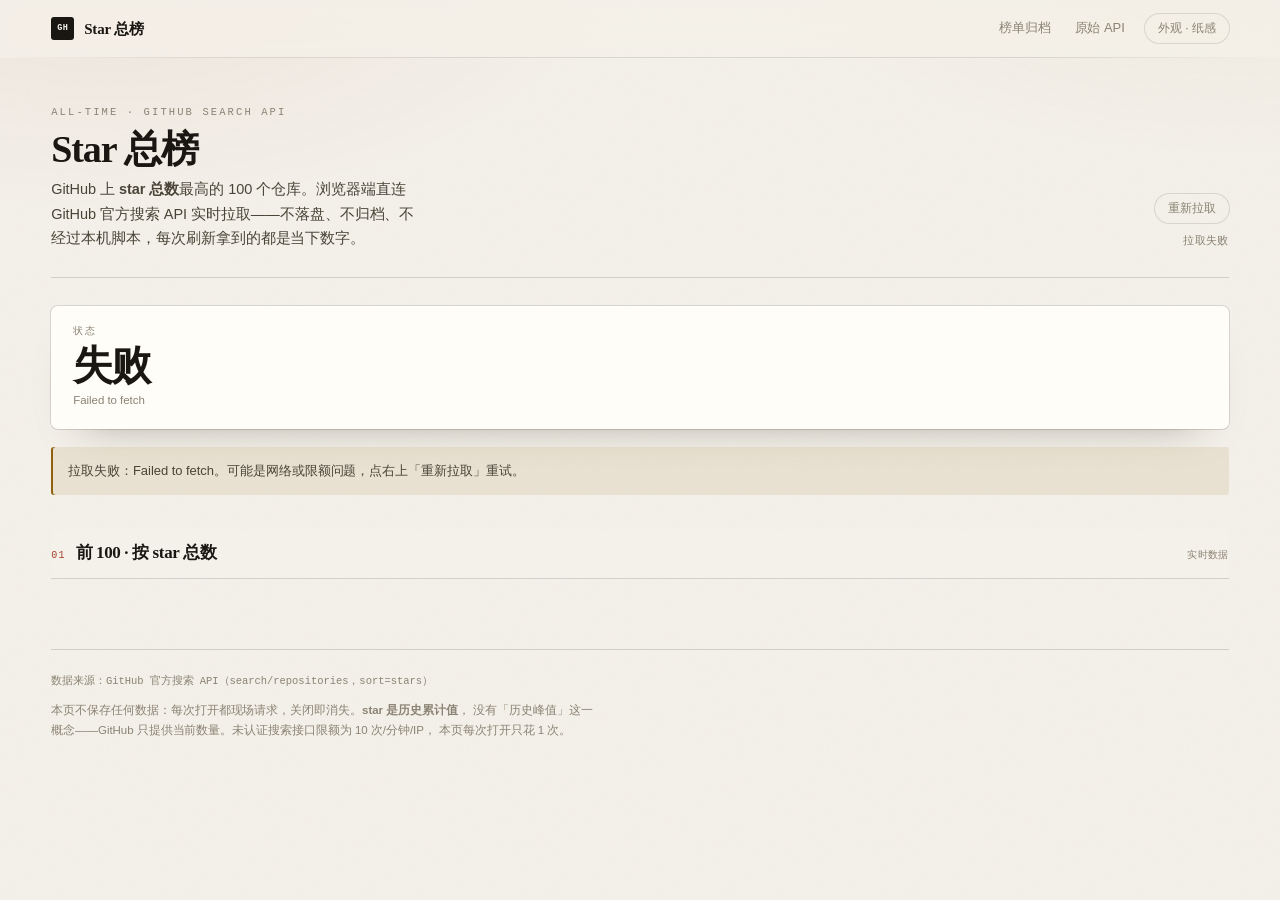
==== stars.html @ b1dc0084 "feat(stars): 独立 Star 总榜页面——前端直连 GitHub API 拉前 100，不落盘" ====
<!doctype html>
<html lang="zh-CN" data-skin="paper">
<head>
<meta charset="utf-8" />
<meta name="viewport" content="width=device-width, initial-scale=1" />
<title>GitHub Star 总榜 · 前 100</title>
<meta name="description" content="GitHub star 总数最高的 100 个仓库，浏览器端直连 GitHub 官方 API 实时拉取，不落盘不归档。" />
<link rel="stylesheet" href="assets/styles.css?v=11" />
</head>
<body>
<header class="topbar">
  <a class="brand" href="./">
    <span class="brand-mark" aria-hidden="true">GH</span>
    <span class="brand-text">Star 总榜</span>
  </a>
  <nav class="topnav" aria-label="站点导航">
    <a class="nav-link" href="./">榜单归档</a>
    <a class="nav-link" href="https://api.github.com/search/repositories?q=stars:%3E1000&sort=stars&order=desc&per_page=100" target="_blank" rel="noopener">原始 API</a>
    <button class="nav-pill" id="skinToggle" type="button" aria-label="切换外观">外观 · 纸感</button>
  </nav>
</header>

<main class="shell" id="top">

  <section class="console-head">
    <div class="console-title">
      <p class="eyebrow">All-time · GitHub Search API</p>
      <h1>Star 总榜</h1>
      <p class="console-lede">
        GitHub 上 <strong>star 总数</strong>最高的 100 个仓库。浏览器端直连 GitHub 官方搜索 API
        实时拉取——不落盘、不归档、不经过本机脚本，每次刷新拿到的都是当下数字。
      </p>
    </div>
    <div class="console-tools">
      <button class="nav-pill" id="reloadBtn" type="button">重新拉取</button>
      <p class="console-status" id="status">准备请求 api.github.com…</p>
      <p class="console-status" id="rateStatus" hidden></p>
    </div>
  </section>

  <section class="kpis" id="kpis" aria-live="polite">
    <div class="kpi"><div class="kpi-label">状态</div><div class="kpi-value" id="kpiState">—</div><div class="kpi-hint">正在读取</div></div>
  </section>

  <p class="notice" id="notice" hidden></p>

  <div class="board-grid board-grid--single">
    <section class="col" id="starsCol">
      <header class="col-head">
        <span class="col-index">01</span>
        <h2>前 100 · 按 star 总数</h2>
        <span class="col-hint" id="colHint">实时数据</span>
      </header>
      <ol class="list" id="starList"></ol>
    </section>
  </div>

  <footer class="foot">
    <p id="footSource">数据来源：GitHub 官方搜索 API（search/repositories，sort=stars）</p>
    <p class="foot-dim">
      本页不保存任何数据：每次打开都现场请求，关闭即消失。<strong>star 是历史累计值</strong>，
      没有「历史峰值」这一概念——GitHub 只提供当前数量。未认证搜索接口限额为 10 次/分钟/IP，
      本页每次打开只花 1 次。
    </p>
  </footer>
</main>

<script src="assets/stars.js?v=1"></script>
</body>
</html>
---- assets/styles.css ----
/* ─────────────────────────────────────────────────────────────
   GitHub 热度追踪 · Monitor 型控制台
   两套外观：paper（暖纸 / 衬线 / 砖红）· slate（冷灰 / 无衬线 / 靛蓝）
   材质：纸纹 + 环境光 + 发丝分隔线；动效：分层入场 + 弹性悬停
   ───────────────────────────────────────────────────────────── */

/* ════════ paper ════════ */
html[data-skin="paper"] {
  --bg: #f4f1ea;
  --bg-elevated: #fffdf8;
  --panel: #fffdf8;
  --ink: #1a1712;
  --ink-2: #4a4438;
  --muted: #8b8374;
  --line: rgba(26, 23, 18, .12);
  --line-strong: rgba(26, 23, 18, .2);
  --line-soft: rgba(26, 23, 18, .06);
  --rule: rgba(26, 23, 18, .15);
  --accent: #a3402a;
  --accent-soft: rgba(163, 64, 42, .09);
  --new: #2c6642;
  --new-bg: rgba(44, 102, 66, .1);
  --hot: #8f610d;
  --hot-bg: rgba(143, 97, 13, .1);
  --drop: #8b8374;
  --drop-bg: rgba(26, 23, 18, .045);
  --radius: 5px;
  --radius-sm: 3px;
  --ring: 0 0 0 1px var(--line);
  --shadow-card: 0 0 0 1px var(--line), 0 1px 1px rgba(52, 42, 26, .04),
                 0 22px 44px -34px rgba(52, 42, 26, .55);
  --shadow-lift: 0 0 0 1px var(--line-strong), 0 2px 4px rgba(52, 42, 26, .05),
                 0 26px 50px -34px rgba(52, 42, 26, .6);
  --glow-a: rgba(163, 64, 42, .07);
  --glow-b: rgba(180, 150, 90, .08);
  --grain-opacity: .045;
  --grain-blend: multiply;
  --sans: -apple-system, BlinkMacSystemFont, "Segoe UI", "PingFang SC", "Hiragino Sans GB",
          "Microsoft YaHei", "Noto Sans SC", Roboto, Helvetica, Arial, sans-serif;
  --serif: "Songti SC", "SimSun", "Noto Serif SC", "Source Han Serif SC", Georgia,
           "Times New Roman", serif;
  --mono: ui-monospace, SFMono-Regular, "SF Mono", Menlo, Consolas, "Liberation Mono", monospace;
  --head-font: var(--serif);
  --num-font: var(--serif);
  --h1-size: 38px;
  --kpi-radius: 7px;
}

@media (prefers-color-scheme: dark) {
  html[data-skin="paper"] {
    --bg: #121110;
    --bg-elevated: #1a1815;
    --panel: #1a1815;
    --ink: #f4efe4;
    --ink-2: #c5bdae;
    --muted: #948c7d;
    --line: rgba(244, 239, 228, .13);
    --line-strong: rgba(244, 239, 228, .24);
    --line-soft: rgba(244, 239, 228, .07);
    --rule: rgba(244, 239, 228, .17);
    --accent: #e2836a;
    --accent-soft: rgba(226, 131, 106, .14);
    --new: #7fc79f;
    --new-bg: rgba(127, 199, 159, .13);
    --hot: #e3b86c;
    --hot-bg: rgba(227, 184, 108, .13);
    --drop: #948c7d;
    --drop-bg: rgba(244, 239, 228, .07);
    --shadow-card: 0 0 0 1px var(--line), 0 24px 48px -36px rgba(0, 0, 0, .95);
    --shadow-lift: 0 0 0 1px var(--line-strong), 0 28px 54px -34px rgba(0, 0, 0, 1);
    --glow-a: rgba(226, 131, 106, .09);
    --glow-b: rgba(200, 170, 110, .06);
    --grain-opacity: .05;
    --grain-blend: screen;
  }
}

/* ════════ slate ════════ */
html[data-skin="slate"] {
  --bg: #f2f4f9;
  --bg-elevated: #ffffff;
  --panel: #ffffff;
  --ink: #0f131b;
  --ink-2: #414a5b;
  --muted: #727d90;
  --line: rgba(15, 19, 27, .1);
  --line-strong: rgba(15, 19, 27, .2);
  --line-soft: rgba(15, 19, 27, .045);
  --rule: rgba(15, 19, 27, .13);
  --accent: #4655cc;
  --accent-soft: rgba(70, 85, 204, .09);
  --new: #0d7448;
  --new-bg: rgba(13, 116, 72, .1);
  --hot: #8f500a;
  --hot-bg: rgba(143, 80, 10, .1);
  --drop: #727d90;
  --drop-bg: rgba(15, 19, 27, .05);
  --radius: 11px;
  --radius-sm: 7px;
  --ring: 0 0 0 1px var(--line);
  --shadow-card: 0 0 0 1px var(--line), 0 1px 2px rgba(15, 19, 27, .04),
                 0 24px 46px -34px rgba(15, 19, 27, .4);
  --shadow-lift: 0 0 0 1px var(--line-strong), 0 2px 5px rgba(15, 19, 27, .06),
                 0 28px 52px -32px rgba(15, 19, 27, .45);
  --glow-a: rgba(70, 85, 204, .07);
  --glow-b: rgba(120, 190, 230, .07);
  --grain-opacity: .03;
  --grain-blend: multiply;
  --sans: -apple-system, BlinkMacSystemFont, "Segoe UI", "PingFang SC", "Hiragino Sans GB",
          "Microsoft YaHei", "Noto Sans SC", Roboto, Helvetica, Arial, sans-serif;
  --serif: var(--sans);
  --mono: ui-monospace, SFMono-Regular, "SF Mono", Menlo, Consolas, "Liberation Mono", monospace;
  --head-font: var(--sans);
  --num-font: var(--mono);
  --h1-size: 30px;
  --kpi-radius: 13px;
}

@media (prefers-color-scheme: dark) {
  html[data-skin="slate"] {
    --bg: #090b10;
    --bg-elevated: #101319;
    --panel: #101319;
    --ink: #e9edf5;
    --ink-2: #aeb7c6;
    --muted: #78839a;
    --line: rgba(233, 237, 245, .1);
    --line-strong: rgba(233, 237, 245, .2);
    --line-soft: rgba(233, 237, 245, .055);
    --rule: rgba(233, 237, 245, .13);
    --accent: #8f9cff;
    --accent-soft: rgba(143, 156, 255, .14);
    --new: #4ade80;
    --new-bg: rgba(74, 222, 128, .12);
    --hot: #f3c268;
    --hot-bg: rgba(243, 194, 104, .12);
    --drop: #78839a;
    --drop-bg: rgba(233, 237, 245, .07);
    --shadow-card: 0 0 0 1px var(--line), 0 24px 48px -36px rgba(0, 0, 0, .95);
    --shadow-lift: 0 0 0 1px var(--line-strong), 0 30px 56px -34px rgba(0, 0, 0, 1);
    --glow-a: rgba(143, 156, 255, .1);
    --glow-b: rgba(90, 170, 220, .06);
    --grain-opacity: .045;
    --grain-blend: screen;
  }
}

/* ════════ 基底：材质与氛围 ════════ */
* { box-sizing: border-box; }
html { -webkit-text-size-adjust: 100%; scroll-behavior: smooth; }

body {
  margin: 0;
  background-color: var(--bg);
  color: var(--ink);
  font-family: var(--sans);
  font-size: 15px;
  line-height: 1.6;
  letter-spacing: -.003em;
  -webkit-font-smoothing: antialiased;
  text-rendering: optimizeLegibility;
  position: relative;
  min-height: 100vh;
}

/* 环境光：左上暖、右上冷，固定不随滚动 */
body::before {
  content: "";
  position: fixed; inset: 0; z-index: 0; pointer-events: none;
  background:
    radial-gradient(58vw 42vh at 8% -6%, var(--glow-a), transparent 70%),
    radial-gradient(52vw 38vh at 96% -10%, var(--glow-b), transparent 72%);
}

/* 纸纹：极低透明度噪点，让纯色块不"数码" */
body::after {
  content: "";
  position: fixed; inset: 0; z-index: 0; pointer-events: none;
  opacity: var(--grain-opacity);
  mix-blend-mode: var(--grain-blend);
  background-image: url("data:image/svg+xml,%3Csvg xmlns='http://www.w3.org/2000/svg' width='180' height='180'%3E%3Cfilter id='n'%3E%3CfeTurbulence type='fractalNoise' baseFrequency='.82' numOctaves='3' stitchTiles='stitch'/%3E%3C/filter%3E%3Crect width='180' height='180' filter='url(%23n)'/%3E%3C/svg%3E");
}

.topbar, .shell, .drawer { position: relative; z-index: 1; }

a { color: inherit; text-decoration: none; }
button { font: inherit; color: inherit; }
::selection { background: var(--accent-soft); }
:focus-visible { outline: 2px solid var(--accent); outline-offset: 3px; border-radius: 2px; }

/* ════════ 顶栏 ════════ */
.topbar {
  position: sticky; top: 0; z-index: 40;
  display: flex; align-items: center; justify-content: space-between; gap: 24px;
  height: 58px; padding: 0 max(26px, 4vw);
  background: color-mix(in srgb, var(--bg) 76%, transparent);
  backdrop-filter: saturate(200%) blur(16px);
  border-bottom: 1px solid transparent;
  border-image: linear-gradient(to right, transparent, var(--line) 18%, var(--line) 82%, transparent) 1;
}
.brand { display: inline-flex; align-items: center; gap: 10px; }
.brand-mark {
  display: grid; place-items: center;
  width: 23px; height: 23px; border-radius: var(--radius-sm);
  background: var(--ink); color: var(--bg);
  font-family: var(--mono); font-size: 8.5px; font-weight: 700; letter-spacing: .04em;
}
.brand-text {
  font-family: var(--head-font);
  font-size: 15px; font-weight: 600; letter-spacing: -.012em;
}

.topnav { display: flex; align-items: center; gap: 4px; }
.nav-link {
  padding: 6px 10px; border: 0; border-radius: var(--radius-sm);
  background: transparent; cursor: pointer;
  font-size: 13px; font-weight: 500; color: var(--muted);
  transition: color .18s ease, background .18s ease;
}
.nav-link:hover { color: var(--ink); background: var(--line-soft); }
.nav-pill {
  margin-left: 6px; padding: 5px 13px;
  border: 0; border-radius: 999px; cursor: pointer;
  background: transparent; box-shadow: var(--ring);
  font-size: 12px; font-weight: 500; color: var(--muted);
  transition: color .18s ease, box-shadow .18s ease, background .18s ease;
}
.nav-pill:hover { color: var(--ink); background: var(--bg-elevated); box-shadow: 0 0 0 1px var(--line-strong); }

/* ════════ 页头 ════════ */
.shell {
  max-width: 1480px;
  margin: 0 auto;
  padding: 46px max(26px, 4vw) 88px;
}

.console-head {
  display: flex; align-items: flex-end; justify-content: space-between;
  gap: 32px; flex-wrap: wrap;
  padding-bottom: 26px;
  border-bottom: 1px solid var(--rule);
}
.console-title { display: grid; gap: 8px; min-width: 0; max-width: 60ch; }
.eyebrow {
  margin: 0;
  font-family: var(--mono);
  font-size: 10.5px; font-weight: 500;
  letter-spacing: .2em; text-transform: uppercase;
  color: var(--muted);
}
.console-title h1 {
  margin: 0;
  font-family: var(--head-font);
  font-size: var(--h1-size); font-weight: 600;
  letter-spacing: -.028em; line-height: 1.06;
}
html[data-skin="slate"] .console-title h1 { letter-spacing: -.045em; }
.console-lede {
  margin: 0;
  font-size: 14.5px; line-height: 1.7; color: var(--ink-2);
  max-width: 46ch;
}

.console-tools { display: grid; gap: 10px; justify-items: end; }
.console-status {
  margin: 0;
  font-family: var(--mono);
  font-size: 11px; letter-spacing: .03em; color: var(--muted);
  font-variant-numeric: tabular-nums;
}

/* 分段控件：滑动指示器 */
.segmented {
  position: relative;
  display: inline-flex; padding: 2px;
  border-radius: 999px;
  background: var(--bg-elevated);
  box-shadow: var(--ring), inset 0 1px 0 rgba(255, 255, 255, .4);
}
html[data-skin="paper"] .segmented { border-radius: var(--radius-sm); }
.seg-indicator {
  position: absolute; top: 2px; left: 2px; height: calc(100% - 4px);
  border-radius: 999px; background: var(--ink);
  transition: transform .34s cubic-bezier(.22, .8, .24, 1), width .34s cubic-bezier(.22, .8, .24, 1);
  z-index: 0;
}
html[data-skin="paper"] .seg-indicator { border-radius: var(--radius-sm); }
.segmented button {
  position: relative; z-index: 1;
  padding: 6px 16px; border: 0; border-radius: 999px; cursor: pointer;
  background: transparent;
  font-size: 12.5px; font-weight: 500; color: var(--muted);
  transition: color .22s ease;
}
html[data-skin="paper"] .segmented button { border-radius: var(--radius-sm); }
.segmented button:hover { color: var(--ink); }
.segmented button[aria-selected="true"] { color: var(--bg); font-weight: 600; }

/* ════════ KPI 账条 ════════ */
.kpis {
  display: grid;
  grid-template-columns: 1.45fr 1fr 1fr 1fr;
  margin-top: 28px;
  border-radius: var(--kpi-radius);
  background: var(--bg-elevated);
  box-shadow: var(--shadow-card);
  overflow: hidden;
}
.kpi { padding: 18px 22px 20px; min-width: 0; position: relative; }
.kpi + .kpi::before {
  content: ""; position: absolute; left: 0; top: 14px; bottom: 14px; width: 1px;
  background: linear-gradient(to bottom, transparent, var(--line) 20%, var(--line) 80%, transparent);
}
.kpi-label {
  font-family: var(--mono); font-size: 10px; font-weight: 500;
  letter-spacing: .14em; text-transform: uppercase; color: var(--muted);
}
.kpi-value {
  margin-top: 6px;
  font-family: var(--num-font);
  font-size: 27px; font-weight: 600; letter-spacing: -.035em;
  font-variant-numeric: tabular-nums; line-height: 1;
}
.kpi:first-child .kpi-value { font-size: 40px; letter-spacing: -.045em; }
html[data-skin="slate"] .kpi-value { font-size: 25px; }
html[data-skin="slate"] .kpi:first-child .kpi-value { font-size: 36px; }
.kpi-hint { margin-top: 5px; font-size: 11.5px; color: var(--muted); }
.kpi--new .kpi-value { color: var(--new); }
.kpi--hot .kpi-value { color: var(--hot); }
.kpi--drop .kpi-value { color: var(--drop); }
.kpis .notice { padding: 22px; }

.notice {
  margin: 18px 0 0; padding: 13px 17px;
  border-radius: var(--radius-sm);
  background: var(--hot-bg); color: var(--ink-2);
  font-size: 13px; line-height: 1.7;
  box-shadow: inset 2px 0 0 var(--hot);
}

/* ════════ 三列 ════════ */
.board-grid {
  display: grid; grid-template-columns: 1.32fr 1fr 1fr;
  align-items: start; gap: 0;
  margin-top: 34px;
}
.col { min-width: 0; display: grid; align-content: start; }

@media (min-width: 1181px) {
  .col { padding: 0 32px; }
  .col:first-child { padding-left: 0; }
  .col:last-child { padding-right: 0; }
  /* 分隔线两端渐隐，避免"三张表"的生硬感 */
  .col--topics::before, .col--potential::before {
    content: ""; position: absolute; left: 0; top: 0; bottom: 0; width: 1px;
    background: linear-gradient(to bottom, transparent, var(--line) 6%, var(--line) 88%, transparent);
  }
  .col--topics, .col--potential { position: relative; }
}

.col-head {
  position: sticky; top: 58px; z-index: 10;
  display: flex; align-items: baseline; gap: 10px;
  padding: 10px 0 11px; margin-bottom: 6px;
  background: color-mix(in srgb, var(--bg) 90%, transparent);
  backdrop-filter: saturate(170%) blur(12px);
  border-bottom: 1px solid var(--rule);
}
.col-index {
  font-family: var(--mono); font-size: 10px; font-weight: 500;
  letter-spacing: .12em; color: var(--accent);
}
.col-head h2 {
  margin: 0;
  font-family: var(--head-font);
  font-size: 17px; font-weight: 600; letter-spacing: -.022em;
}
html[data-skin="slate"] .col-head h2 { font-size: 15px; letter-spacing: -.01em; }
.col-hint {
  margin-left: auto;
  min-width: 0;
  font-family: var(--mono);
  font-size: 10px; letter-spacing: .04em; color: var(--muted);
  font-variant-numeric: tabular-nums;
  overflow: hidden; text-overflow: ellipsis; white-space: nowrap;
}
.col-note {
  margin: 18px 0 0; padding-top: 12px;
  border-top: 1px dashed var(--line-soft);
  font-size: 11.5px; line-height: 1.75; color: var(--muted);
}

/* ════════ 区块 ════════ */
.block { padding-top: 22px; }
.block-head {
  display: flex; align-items: baseline; justify-content: space-between;
  gap: 12px; margin-bottom: 8px;
}
.block-title { display: flex; align-items: baseline; gap: 9px; min-width: 0; }
.block-head h3 {
  margin: 0;
  font-family: var(--mono);
  font-size: 10.5px; font-weight: 600; letter-spacing: .16em;
  text-transform: uppercase; color: var(--muted);
}
.block-sub {
  min-width: 0;
  font-size: 11.5px; color: var(--muted);
  overflow: hidden; text-overflow: ellipsis; white-space: nowrap;
}
.block-count {
  flex: none;
  font-family: var(--mono); font-size: 10.5px; font-weight: 500;
  letter-spacing: .08em; color: var(--muted);
  font-variant-numeric: tabular-nums;
}

/* ════════ 条目 ════════ */
.list { list-style: none; margin: 0; padding: 0; }

.item {
  position: relative;
  display: grid;
  grid-template-columns: 28px minmax(0, 1fr) auto;
  align-items: start; gap: 14px;
  padding: 14px 12px 15px;
  border-radius: var(--radius-sm);
  border-bottom: 1px solid var(--line-soft);
  transition: background .24s ease, box-shadow .24s ease, transform .24s cubic-bezier(.22,.8,.24,1);
  animation: rise .52s cubic-bezier(.22, .8, .24, 1) both;
  animation-delay: calc(70ms + var(--i, 0) * 26ms);
}
.item:last-child { border-bottom: 0; }
.item--clickable { cursor: pointer; }
.item--clickable:hover {
  background: var(--bg-elevated);
  box-shadow: var(--shadow-lift);
  transform: translateY(-1px);
  border-bottom-color: transparent;
  z-index: 2;
}
.item--clickable:focus-visible { outline: 2px solid var(--accent); outline-offset: -2px; }
.list--muted .item { opacity: .62; }
.list--muted .item:hover { opacity: 1; }

/* 首条：编辑部式的"头条"处理 */
.item--lead { padding-top: 18px; padding-bottom: 20px; }
.item--lead::after {
  content: ""; position: absolute; left: 12px; right: 12px; bottom: 0; height: 1px;
  background: linear-gradient(to right, var(--line-strong), transparent 70%);
}
.item--lead .name { font-size: 18px; letter-spacing: -.03em; line-height: 1.25; }
html[data-skin="slate"] .item--lead .name { font-size: 17px; }
.item--lead .desc { -webkit-line-clamp: 3; font-size: 13px; color: var(--ink-2); }
.item--lead .rank { font-size: 12px; }

.rank {
  font-family: var(--mono); font-size: 11px; font-weight: 500;
  color: var(--muted); font-variant-numeric: tabular-nums;
  padding-top: 3px; letter-spacing: .04em;
  transition: color .2s ease;
}
.item:nth-child(-n+3) .rank { color: var(--accent); }
.item--clickable:hover .rank { color: var(--accent); }

.item-main { min-width: 0; display: grid; gap: 5px; }

.name {
  font-size: 15px; font-weight: 600; letter-spacing: -.014em;
  line-height: 1.35; word-break: break-word;
}
a.name:hover { color: var(--accent); }
.name-row { display: flex; align-items: baseline; justify-content: space-between; gap: 12px; }

.desc {
  margin: 0;
  font-size: 12.8px; line-height: 1.65; color: var(--muted);
  display: -webkit-box; -webkit-line-clamp: 2; -webkit-box-orient: vertical;
  overflow: hidden;
}

.meta {
  display: flex; flex-wrap: wrap; align-items: center; gap: 8px;
  margin-top: 2px;
  font-size: 11.5px; color: var(--muted);
  font-variant-numeric: tabular-nums;
}
.dot-sep::before { content: "·"; margin-right: 8px; color: var(--line-strong); }

.lang-dot {
  width: 7px; height: 7px; border-radius: 50%;
  background: var(--lang, var(--muted)); flex: none;
  box-shadow: 0 0 0 2px color-mix(in srgb, var(--lang, var(--muted)) 16%, transparent);
}
.lang-dot[data-lang="typescript"] { --lang: #3178c6; }
.lang-dot[data-lang="javascript"] { --lang: #ddb52f; }
.lang-dot[data-lang="python"] { --lang: #3b74a6; }
.lang-dot[data-lang="rust"] { --lang: #b9704c; }
.lang-dot[data-lang="go"] { --lang: #43a0c4; }
.lang-dot[data-lang="java"] { --lang: #a95f2e; }
.lang-dot[data-lang="c"] { --lang: #767b84; }
.lang-dot[data-lang="c++"] { --lang: #b9435f; }
.lang-dot[data-lang="c#"] { --lang: #3d7a4b; }
.lang-dot[data-lang="shell"] { --lang: #6aa347; }
.lang-dot[data-lang="ruby"] { --lang: #9c3830; }
.lang-dot[data-lang="php"] { --lang: #5a67a0; }
.lang-dot[data-lang="css"] { --lang: #674a95; }
.lang-dot[data-lang="scss"] { --lang: #a9557f; }
.lang-dot[data-lang="html"] { --lang: #c15634; }
.lang-dot[data-lang="swift"] { --lang: #c65834; }
.lang-dot[data-lang="kotlin"] { --lang: #7f5fb5; }
.lang-dot[data-lang="dart"] { --lang: #2a93a8; }
.lang-dot[data-lang="vue"] { --lang: #3d9270; }
.lang-dot[data-lang="zig"] { --lang: #b8823c; }
.lang-dot[data-lang="lua"] { --lang: #4e5c85; }
.lang-dot[data-lang="jupyter"] { --lang: #b8752c; }
.lang-dot[data-lang="astro"] { --lang: #ac5537; }
.lang-dot[data-lang="svelte"] { --lang: #b84230; }
.lang-dot[data-lang="elixir"] { --lang: #74478a; }
.lang-dot[data-lang="haskell"] { --lang: #584e74; }
.lang-dot[data-lang="dockerfile"] { --lang: #35709c; }

.gain-bar {
  display: inline-block; width: 52px; height: 3px;
  border-radius: 999px; overflow: hidden;
  background: var(--line-soft); vertical-align: middle;
}
.gain-fill {
  display: block; height: 100%; border-radius: 999px;
  background: linear-gradient(90deg, color-mix(in srgb, var(--accent) 38%, transparent), var(--accent));
  transition: width .6s cubic-bezier(.22, .8, .24, 1);
}

.badge {
  display: inline-flex; align-items: center;
  padding: 2px 8px; border-radius: 999px;
  font-size: 10.5px; font-weight: 500; letter-spacing: .01em;
  background: var(--drop-bg); color: var(--drop);
  white-space: nowrap;
}
.badge--lang { background: transparent; color: var(--ink-2); padding: 0 2px 0 0; }
.badge--new { background: var(--new-bg); color: var(--new); }
.badge--hot { background: var(--hot-bg); color: var(--hot); }
.badge--drop { background: var(--drop-bg); color: var(--drop); }
.badge--up { background: var(--new-bg); color: var(--new); }
.badge--down { background: var(--hot-bg); color: var(--hot); }
.badge--ai { background: var(--accent-soft); color: var(--accent); }
.badge--period {
  background: transparent; color: var(--ink-2);
  box-shadow: inset 0 0 0 1px var(--line);
}

.score {
  flex: none;
  font-family: var(--num-font); font-size: 13px; font-weight: 600;
  color: var(--accent); font-variant-numeric: tabular-nums;
  padding: 2px 8px; border-radius: 999px;
  background: var(--accent-soft);
}

.empty {
  margin: 20px 0; padding: 24px;
  border-radius: var(--radius);
  background: var(--bg-elevated);
  box-shadow: var(--shadow-card);
  font-size: 13px; line-height: 1.8; color: var(--muted);
}

/* ════════ 话题 ════════ */
.topic-list { display: grid; gap: 20px; padding-top: 18px; }
.topic {
  display: grid; gap: 7px;
  animation: rise .52s cubic-bezier(.22, .8, .24, 1) both;
  animation-delay: calc(90ms + var(--i, 0) * 34ms);
}
.topic-head { display: flex; align-items: baseline; justify-content: space-between; gap: 12px; }
.topic-name {
  font-family: var(--head-font);
  font-size: 14px; font-weight: 600; letter-spacing: -.014em;
}
html[data-skin="slate"] .topic-name { font-size: 13px; }
.topic-stat {
  flex: none;
  font-family: var(--mono); font-size: 10px; letter-spacing: .06em;
  color: var(--muted); font-variant-numeric: tabular-nums;
}
.topic-bar {
  height: 6px; border-radius: 999px; overflow: hidden;
  background: var(--line-soft);
}
.topic-fill {
  display: block; height: 100%; border-radius: 999px;
  background: linear-gradient(90deg, color-mix(in srgb, var(--accent) 32%, transparent), var(--accent));
  transition: width .7s cubic-bezier(.22, .8, .24, 1);
}
html[data-skin="paper"] .topic-bar, html[data-skin="paper"] .topic-fill { border-radius: 1px; }
.topic-meta {
  display: flex; flex-wrap: wrap; align-items: center; gap: 8px;
  font-size: 11px; color: var(--muted); font-variant-numeric: tabular-nums;
}
.topic-repos { display: flex; flex-wrap: wrap; gap: 6px; }
.chip {
  padding: 3px 9px; border-radius: 999px; cursor: pointer;
  border: 0; background: transparent; box-shadow: var(--ring);
  font-size: 11px; color: var(--ink-2); font-weight: 500;
  max-width: 100%; overflow: hidden; text-overflow: ellipsis; white-space: nowrap;
  transition: color .18s ease, box-shadow .18s ease, background .18s ease, transform .18s ease;
}
.chip:hover {
  color: var(--accent); background: var(--accent-soft);
  box-shadow: 0 0 0 1px color-mix(in srgb, var(--accent) 55%, transparent);
  transform: translateY(-1px);
}

/* ════════ 页脚 ════════ */
.foot {
  margin-top: 64px; padding-top: 22px;
  border-top: 1px solid var(--rule);
  display: grid; gap: 9px;
}
.foot p { margin: 0; font-size: 11.5px; line-height: 1.8; color: var(--muted); }
.foot #footSource { font-family: var(--mono); font-size: 10.5px; font-variant-numeric: tabular-nums; }
.foot-dim { max-width: 86ch; }

/* ════════ 抽屉 ════════ */
.drawer { position: fixed; inset: 0; z-index: 60; }
.drawer-backdrop {
  position: absolute; inset: 0;
  background: color-mix(in srgb, var(--ink) 30%, transparent);
  backdrop-filter: blur(2px);
  opacity: 0; transition: opacity .26s ease;
}
.drawer.is-open .drawer-backdrop { opacity: 1; }
.drawer-panel {
  position: absolute; top: 0; right: 0; bottom: 0;
  width: min(640px, 100%);
  display: flex; flex-direction: column;
  background: var(--bg-elevated);
  box-shadow: inset 1px 0 0 var(--line), -40px 0 80px -50px rgba(0, 0, 0, .6);
  transform: translateX(22px); opacity: .2;
  transition: transform .34s cubic-bezier(.22, .8, .24, 1), opacity .26s ease;
}
.drawer.is-open .drawer-panel { transform: none; opacity: 1; }
.drawer-head {
  display: flex; align-items: flex-start; justify-content: space-between;
  gap: 16px; padding: 24px 28px 18px;
  border-bottom: 1px solid var(--rule);
}
.drawer-head-main { min-width: 0; }
.drawer-head h2 {
  margin: 9px 0 10px;
  font-family: var(--head-font);
  font-size: 22px; font-weight: 600; letter-spacing: -.028em;
  line-height: 1.28; word-break: break-word;
}
.drawer-close {
  flex: none; width: 30px; height: 30px; border-radius: 999px;
  border: 0; box-shadow: var(--ring); background: transparent;
  color: var(--muted); font-size: 12px; cursor: pointer;
  transition: color .18s ease, background .18s ease, transform .18s ease;
}
.drawer-close:hover { color: var(--ink); background: var(--line-soft); transform: rotate(90deg); }
.drawer-body { padding: 24px 28px 48px; overflow-y: auto; }
.drawer-body > * { animation: rise .4s cubic-bezier(.22, .8, .24, 1) both; }
.drawer-body > *:nth-child(1) { animation-delay: 40ms; }
.drawer-body > *:nth-child(2) { animation-delay: 80ms; }
.drawer-body > *:nth-child(3) { animation-delay: 110ms; }
.drawer-body > *:nth-child(n+4) { animation-delay: 140ms; }

.quote {
  margin: 0 0 26px; padding: 18px 20px;
  border-radius: var(--radius);
  background: var(--accent-soft);
  box-shadow: inset 2px 0 0 var(--accent);
}
.quote-label {
  margin: 0 0 7px;
  font-family: var(--mono); font-size: 9.5px; font-weight: 500;
  letter-spacing: .2em; text-transform: uppercase; color: var(--accent);
}
.quote-text {
  margin: 0;
  font-family: var(--head-font);
  font-size: 16.5px; font-weight: 550; line-height: 1.55; letter-spacing: -.016em;
}

.sec-title {
  margin: 28px 0 10px;
  font-family: var(--mono);
  font-size: 10px; font-weight: 500; letter-spacing: .18em;
  text-transform: uppercase; color: var(--muted);
}
.sec-title:first-child { margin-top: 0; }
.sec-text { margin: 0; color: var(--ink-2); font-size: 14px; line-height: 1.82; }
.sec-text--dim { color: var(--muted); font-size: 13px; }

.sec-list { list-style: none; margin: 0; padding: 0; display: grid; gap: 10px; }
.sec-item { display: grid; grid-template-columns: 18px minmax(0, 1fr); gap: 10px; align-items: start; }
.sec-mark {
  display: grid; place-items: center;
  width: 18px; height: 18px; margin-top: 3px;
  border-radius: 4px; font-size: 10px; font-weight: 600;
  background: var(--line-soft); color: var(--ink-2);
  font-variant-numeric: tabular-nums;
}
.sec-list--check .sec-mark { background: var(--new-bg); color: var(--new); }
.sec-list--number .sec-mark { background: var(--accent-soft); color: var(--accent); }
.sec-list--warn .sec-mark { background: var(--hot-bg); color: var(--hot); }
.sec-item-text { color: var(--ink-2); font-size: 13.5px; line-height: 1.75; }

.prov {
  display: flex; flex-wrap: wrap; align-items: center; gap: 10px;
  margin-top: 30px; padding-top: 16px;
  border-top: 1px dashed var(--line);
}
.prov-text {
  font-family: var(--mono); font-size: 10px;
  letter-spacing: .03em; color: var(--muted);
  font-variant-numeric: tabular-nums;
}

.drawer-actions { display: flex; flex-wrap: wrap; gap: 9px; margin-top: 22px; }
.btn {
  display: inline-flex; align-items: center; justify-content: center;
  padding: 8px 18px; border-radius: 999px;
  font-size: 12.5px; font-weight: 550;
  border: 0; cursor: pointer;
  transition: opacity .18s ease, transform .18s cubic-bezier(.22,.8,.24,1);
}
.btn:hover { transform: translateY(-1px); opacity: .9; }
.btn--primary { background: var(--ink); color: var(--bg); }
.btn--ghost { background: transparent; color: var(--ink-2); box-shadow: var(--ring); }

/* ════════ 数据说明 ════════ */
.stat-grid { display: grid; grid-template-columns: repeat(3, minmax(0, 1fr)); gap: 10px; }
.stat {
  padding: 14px 16px; border-radius: var(--radius-sm);
  background: var(--bg); box-shadow: var(--ring);
}
.stat-value {
  font-family: var(--num-font); font-size: 19px; font-weight: 600;
  letter-spacing: -.025em; font-variant-numeric: tabular-nums;
}
.stat-label {
  margin-top: 4px;
  font-family: var(--mono); font-size: 9.5px; letter-spacing: .12em;
  text-transform: uppercase; color: var(--muted);
}

.data-table { width: 100%; border-collapse: collapse; font-size: 12.5px; font-variant-numeric: tabular-nums; }
.data-table th {
  text-align: left; font-weight: 500; font-size: 9.5px;
  font-family: var(--mono); letter-spacing: .14em; text-transform: uppercase;
  color: var(--muted); padding: 8px 10px 9px 0;
  border-bottom: 1px solid var(--line);
}
.data-table td { padding: 10px 10px 10px 0; border-bottom: 1px solid var(--line-soft); color: var(--ink-2); }
.data-table td.num { text-align: right; padding-right: 0; }

.field-list { margin: 0; display: grid; gap: 10px; }
.field-key { font-family: var(--mono); font-size: 11px; color: var(--accent); }
.field-desc { margin: 0 0 5px; font-size: 13px; line-height: 1.7; color: var(--ink-2); }

/* ════════ 动效 ════════ */
@keyframes rise {
  from { opacity: 0; transform: translateY(7px); }
  to { opacity: 1; transform: none; }
}

/* ════════ 响应式 ════════ */
@media (max-width: 1180px) {
  .board-grid { grid-template-columns: 1fr 1fr; gap: 26px; }
  .col--rank { grid-column: 1 / -1; }
  .col--rank .list { display: grid; grid-template-columns: 1fr 1fr; column-gap: 24px; }
  .kpis { grid-template-columns: 1.3fr 1fr 1fr 1fr; }
  .kpi:first-child .kpi-value { font-size: 34px; }
}

@media (max-width: 900px) {
  .console-head { align-items: flex-start; }
  .console-tools { justify-items: start; }
  .shell { padding-top: 34px; }
}

@media (max-width: 820px) {
  .board-grid { grid-template-columns: 1fr; gap: 30px; }
  .col--rank .list { display: block; }
  .col-head { position: static; backdrop-filter: none; }
  .kpis { grid-template-columns: repeat(2, minmax(0, 1fr)); }
  .kpi + .kpi::before { display: none; }
  .kpi:nth-child(even) { box-shadow: inset 1px 0 0 var(--line-soft); }
  .kpi:nth-child(n+3) { box-shadow: inset 0 1px 0 var(--line-soft); }
  .kpi:nth-child(even):nth-child(n+3) {
    box-shadow: inset 1px 0 0 var(--line-soft), inset 0 1px 0 var(--line-soft);
  }
  .kpi:first-child .kpi-value { font-size: 30px; }
  .stat-grid { grid-template-columns: repeat(2, minmax(0, 1fr)); }
  .item { grid-template-columns: 24px minmax(0, 1fr); }
  .item > .badge { grid-column: 2; justify-self: start; }
}

@media (max-width: 560px) {
  .shell { padding: 28px 16px 64px; }
  .topbar { padding: 0 16px; height: 54px; }
  .console-title h1 { font-size: 28px; }
  .console-lede { font-size: 13.5px; }
  .drawer-panel { width: 100%; }
  .drawer-head { padding: 20px 20px 16px; }
  .drawer-body { padding: 20px 20px 40px; }
  .brand-text { font-size: 14px; }
  .nav-link { padding: 6px 8px; font-size: 12.5px; }
  .nav-pill { padding: 4px 10px; font-size: 11px; }
  .desc { -webkit-line-clamp: 3; }
  /* 移动端触控目标 ≥ 44px */
  .chip { padding: 6px 11px; }
  .segmented button { padding: 7px 14px; }
}

@media (prefers-reduced-motion: reduce) {
  *, *::before, *::after {
    animation-duration: .001ms !important;
    animation-delay: 0ms !important;
    transition-duration: .001ms !important;
  }
  html { scroll-behavior: auto; }
}

/* ════════ Star 总榜（独立页面 · 浏览器端直连 API · 不归档）════════ */
/* 双类名提高特异性，避免被 ≤1180 / ≤820 的 .board-grid 单列/双列规则覆盖 */
.board-grid.board-grid--single { grid-template-columns: 1fr; gap: 0; }
.board-grid.board-grid--single > .col { padding: 0; }

.stars-count {
  justify-self: end; text-align: right;
  font-family: var(--mono); font-size: 14px; font-weight: 600;
  letter-spacing: -.01em; font-variant-numeric: tabular-nums; color: var(--ink);
  padding-top: 2px; white-space: nowrap;
}
.stars-count small {
  display: block; margin-top: 2px;
  font-size: 9px; font-weight: 500; letter-spacing: .12em;
  text-transform: uppercase; color: var(--muted);
}
.item--lead .stars-count { font-size: 16px; }
.item--clickable:hover .stars-count { color: var(--accent); }

#rateStatus.is-low { color: var(--hot); }
#rateStatus.is-empty { color: var(--accent); }

@media (max-width: 520px) {
  .stars-count { font-size: 12px; }
  .stars-count small { letter-spacing: .08em; }
}

/* ≤820 时 .item 收成两列（24px + 1fr），star 数改到名称下方一行显示 */
@media (max-width: 820px) {
  .item > .stars-count {
    grid-column: 2; justify-self: start; text-align: left; padding-top: 0;
  }
  .stars-count { font-size: 12.5px; }
  .stars-count small { display: inline; margin: 0 0 0 4px; letter-spacing: .1em; }
  .item--lead .stars-count { font-size: 14px; }
}
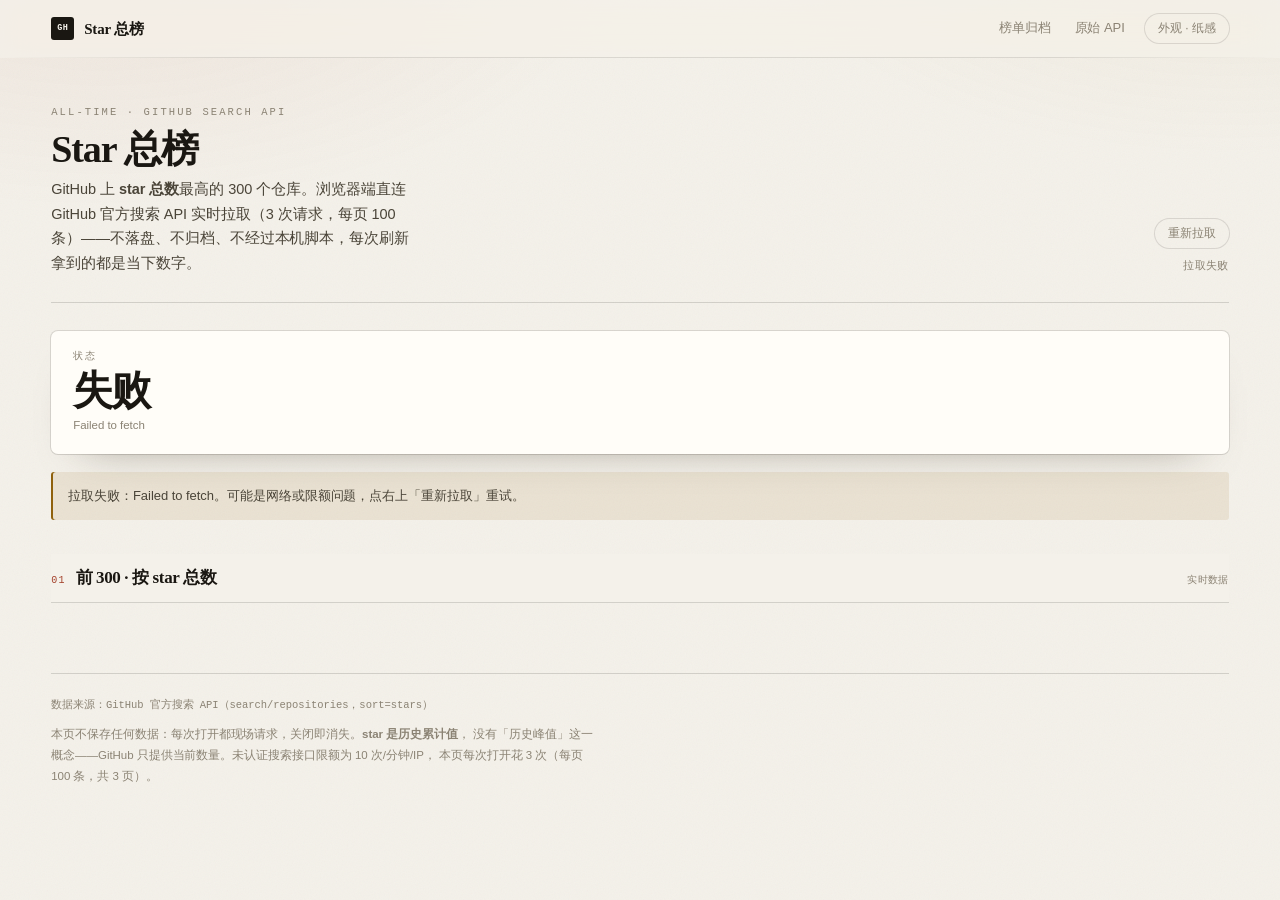
==== commit 35938d2a: "feat(stars): 前 100 → 前 300，3 页并行拉取 + 失败页重试 + 去重排序" ====
--- a/stars.html
+++ b/stars.html
@@ -3,8 +3,8 @@
 <head>
 <meta charset="utf-8" />
 <meta name="viewport" content="width=device-width, initial-scale=1" />
-<title>GitHub Star 总榜 · 前 100</title>
-<meta name="description" content="GitHub star 总数最高的 100 个仓库，浏览器端直连 GitHub 官方 API 实时拉取，不落盘不归档。" />
+<title>GitHub Star 总榜 · 前 300</title>
+<meta name="description" content="GitHub star 总数最高的 300 个仓库，浏览器端直连 GitHub 官方 API 实时拉取，不落盘不归档。" />
 <link rel="stylesheet" href="assets/styles.css?v=11" />
 </head>
 <body>
@@ -27,8 +27,8 @@
       <p class="eyebrow">All-time · GitHub Search API</p>
       <h1>Star 总榜</h1>
       <p class="console-lede">
-        GitHub 上 <strong>star 总数</strong>最高的 100 个仓库。浏览器端直连 GitHub 官方搜索 API
-        实时拉取——不落盘、不归档、不经过本机脚本，每次刷新拿到的都是当下数字。
+        GitHub 上 <strong>star 总数</strong>最高的 300 个仓库。浏览器端直连 GitHub 官方搜索 API
+        实时拉取（3 次请求，每页 100 条）——不落盘、不归档、不经过本机脚本，每次刷新拿到的都是当下数字。
       </p>
     </div>
     <div class="console-tools">
@@ -48,7 +48,7 @@
     <section class="col" id="starsCol">
       <header class="col-head">
         <span class="col-index">01</span>
-        <h2>前 100 · 按 star 总数</h2>
+        <h2>前 300 · 按 star 总数</h2>
         <span class="col-hint" id="colHint">实时数据</span>
       </header>
       <ol class="list" id="starList"></ol>
@@ -60,11 +60,11 @@
     <p class="foot-dim">
       本页不保存任何数据：每次打开都现场请求，关闭即消失。<strong>star 是历史累计值</strong>，
       没有「历史峰值」这一概念——GitHub 只提供当前数量。未认证搜索接口限额为 10 次/分钟/IP，
-      本页每次打开只花 1 次。
+      本页每次打开花 3 次（每页 100 条，共 3 页）。
     </p>
   </footer>
 </main>
 
-<script src="assets/stars.js?v=1"></script>
+<script src="assets/stars.js?v=3"></script>
 </body>
 </html>
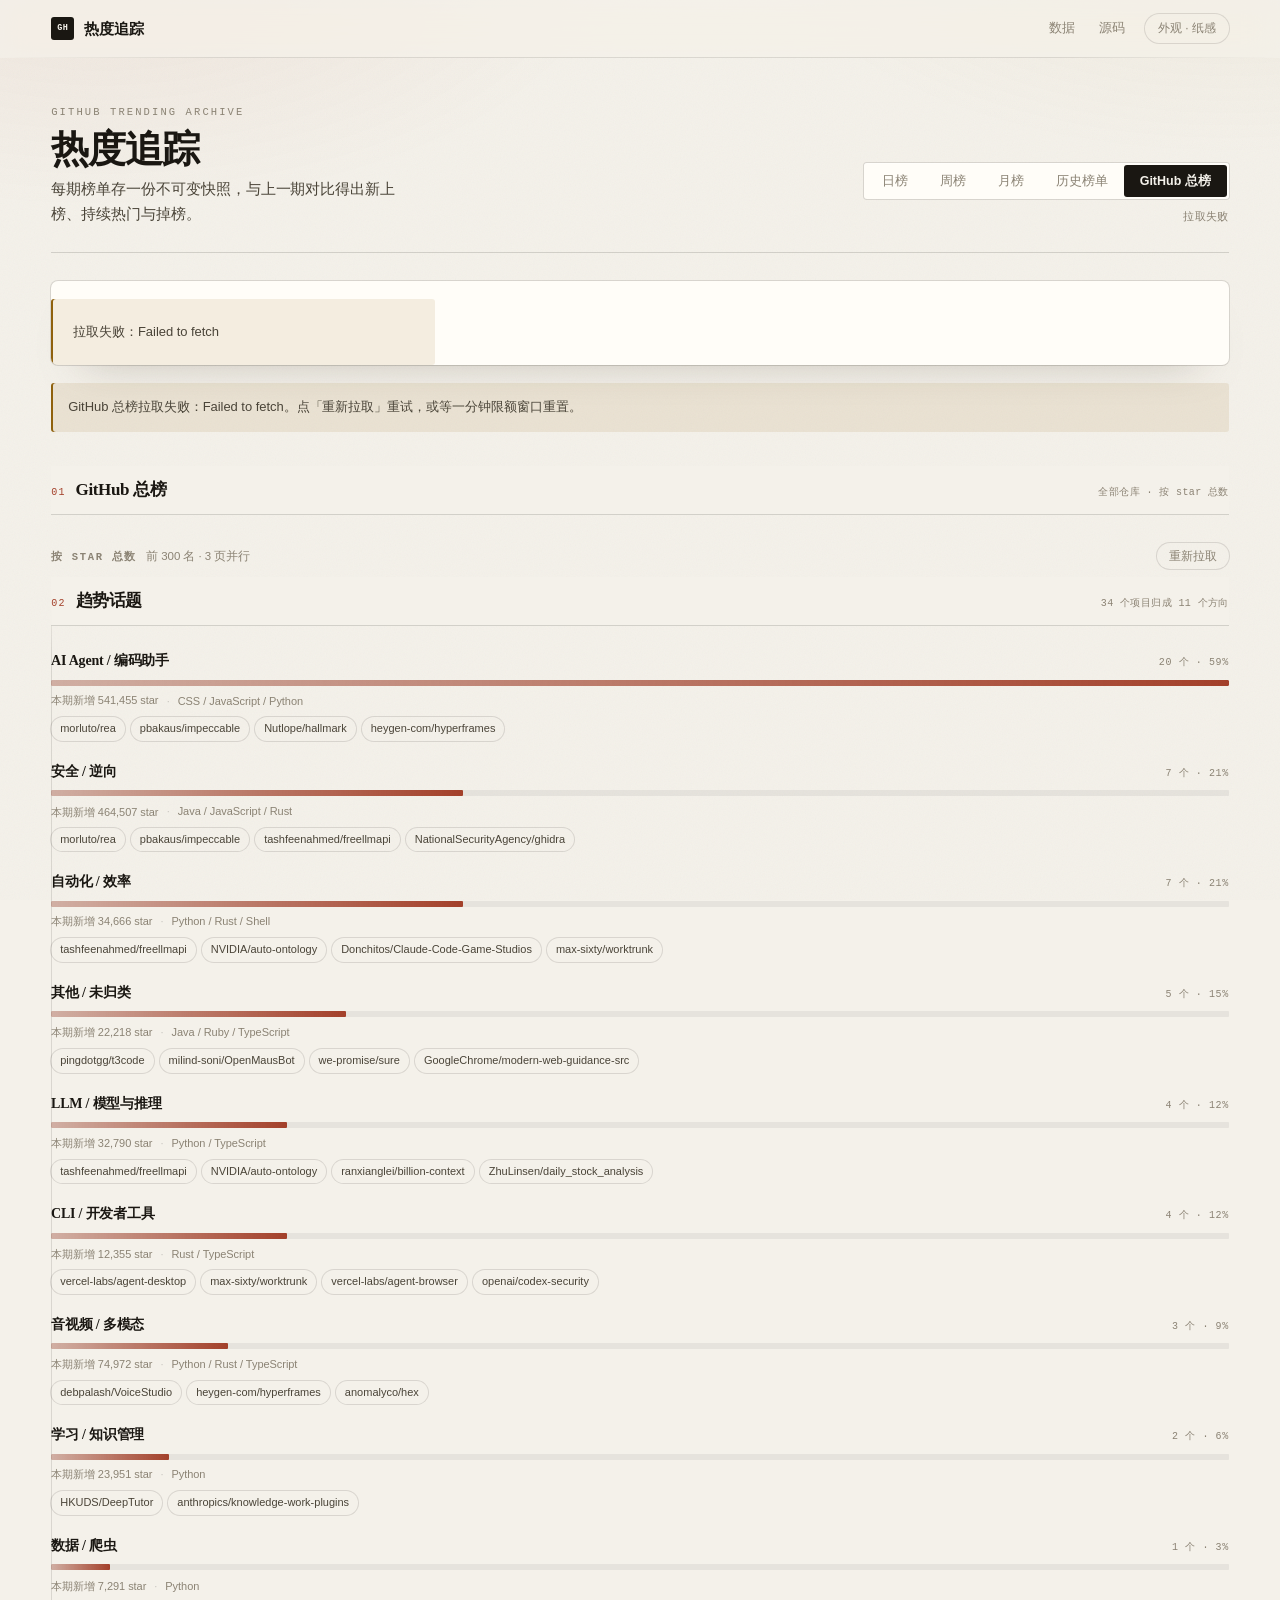
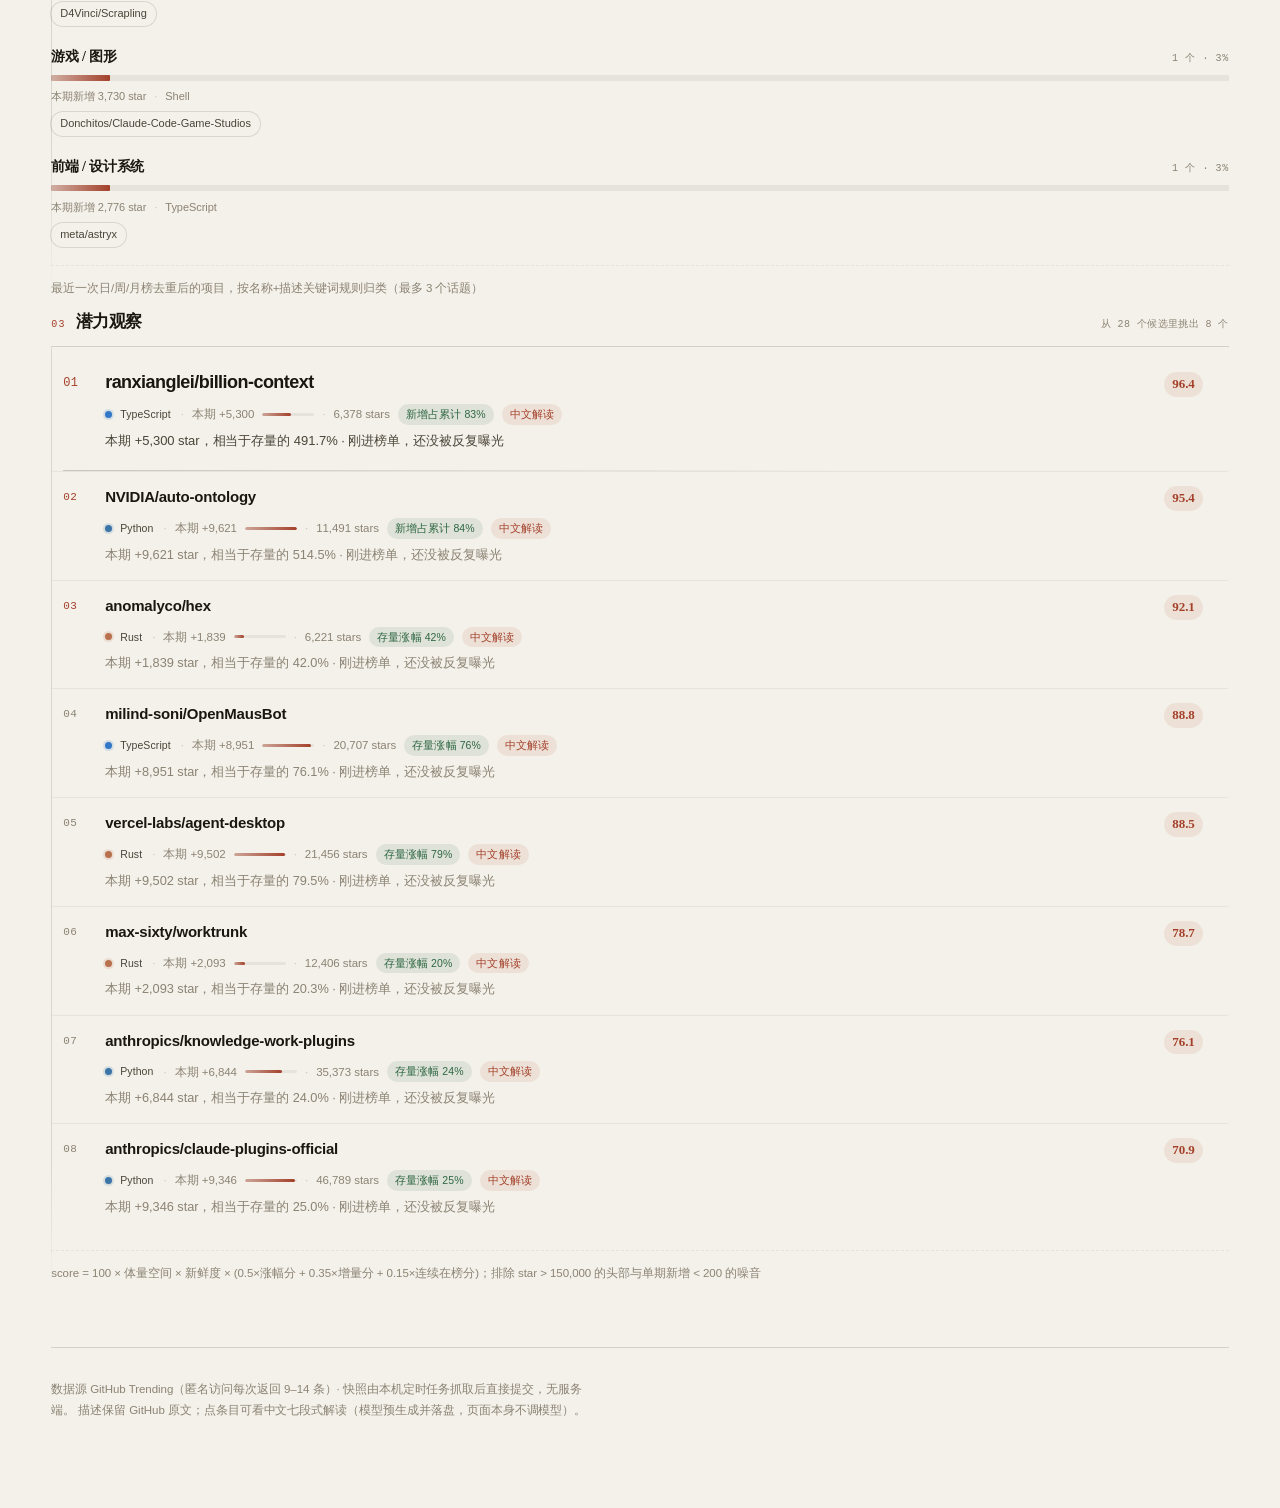
==== commit 63f64a3a: "feat(ui): GitHub 总榜并入热度追踪（第五个切页）+ 历史榜单与总榜改为全宽三列" ====
--- a/stars.html
+++ b/stars.html
@@ -1,70 +1,21 @@
 <!doctype html>
-<html lang="zh-CN" data-skin="paper">
+<html lang="zh-CN">
 <head>
 <meta charset="utf-8" />
 <meta name="viewport" content="width=device-width, initial-scale=1" />
-<title>GitHub Star 总榜 · 前 300</title>
-<meta name="description" content="GitHub star 总数最高的 300 个仓库，浏览器端直连 GitHub 官方 API 实时拉取，不落盘不归档。" />
-<link rel="stylesheet" href="assets/styles.css?v=11" />
+<title>GitHub 总榜 · 已并入热度追踪</title>
+<meta name="robots" content="noindex" />
+<link rel="canonical" href="./?p=github" />
+<meta http-equiv="refresh" content="0; url=./?p=github" />
+<script>location.replace('./?p=github');</script>
+<style>
+  body { margin: 0; min-height: 100vh; display: grid; place-items: center;
+         background: #f4f1ea; color: #1a1712;
+         font: 15px/1.7 -apple-system, BlinkMacSystemFont, "PingFang SC", "Microsoft YaHei", sans-serif; }
+  a { color: #a3402a; }
+</style>
 </head>
 <body>
-<header class="topbar">
-  <a class="brand" href="./">
-    <span class="brand-mark" aria-hidden="true">GH</span>
-    <span class="brand-text">Star 总榜</span>
-  </a>
-  <nav class="topnav" aria-label="站点导航">
-    <a class="nav-link" href="./">榜单归档</a>
-    <a class="nav-link" href="https://api.github.com/search/repositories?q=stars:%3E1000&sort=stars&order=desc&per_page=100" target="_blank" rel="noopener">原始 API</a>
-    <button class="nav-pill" id="skinToggle" type="button" aria-label="切换外观">外观 · 纸感</button>
-  </nav>
-</header>
-
-<main class="shell" id="top">
-
-  <section class="console-head">
-    <div class="console-title">
-      <p class="eyebrow">All-time · GitHub Search API</p>
-      <h1>Star 总榜</h1>
-      <p class="console-lede">
-        GitHub 上 <strong>star 总数</strong>最高的 300 个仓库。浏览器端直连 GitHub 官方搜索 API
-        实时拉取（3 次请求，每页 100 条）——不落盘、不归档、不经过本机脚本，每次刷新拿到的都是当下数字。
-      </p>
-    </div>
-    <div class="console-tools">
-      <button class="nav-pill" id="reloadBtn" type="button">重新拉取</button>
-      <p class="console-status" id="status">准备请求 api.github.com…</p>
-      <p class="console-status" id="rateStatus" hidden></p>
-    </div>
-  </section>
-
-  <section class="kpis" id="kpis" aria-live="polite">
-    <div class="kpi"><div class="kpi-label">状态</div><div class="kpi-value" id="kpiState">—</div><div class="kpi-hint">正在读取</div></div>
-  </section>
-
-  <p class="notice" id="notice" hidden></p>
-
-  <div class="board-grid board-grid--single">
-    <section class="col" id="starsCol">
-      <header class="col-head">
-        <span class="col-index">01</span>
-        <h2>前 300 · 按 star 总数</h2>
-        <span class="col-hint" id="colHint">实时数据</span>
-      </header>
-      <ol class="list" id="starList"></ol>
-    </section>
-  </div>
-
-  <footer class="foot">
-    <p id="footSource">数据来源：GitHub 官方搜索 API（search/repositories，sort=stars）</p>
-    <p class="foot-dim">
-      本页不保存任何数据：每次打开都现场请求，关闭即消失。<strong>star 是历史累计值</strong>，
-      没有「历史峰值」这一概念——GitHub 只提供当前数量。未认证搜索接口限额为 10 次/分钟/IP，
-      本页每次打开花 3 次（每页 100 条，共 3 页）。
-    </p>
-  </footer>
-</main>
-
-<script src="assets/stars.js?v=3"></script>
+  <p>「GitHub 总榜」已并入热度追踪，正在跳转… 若没有自动跳转，请点 <a href="./?p=github">这里</a>。</p>
 </body>
 </html>
